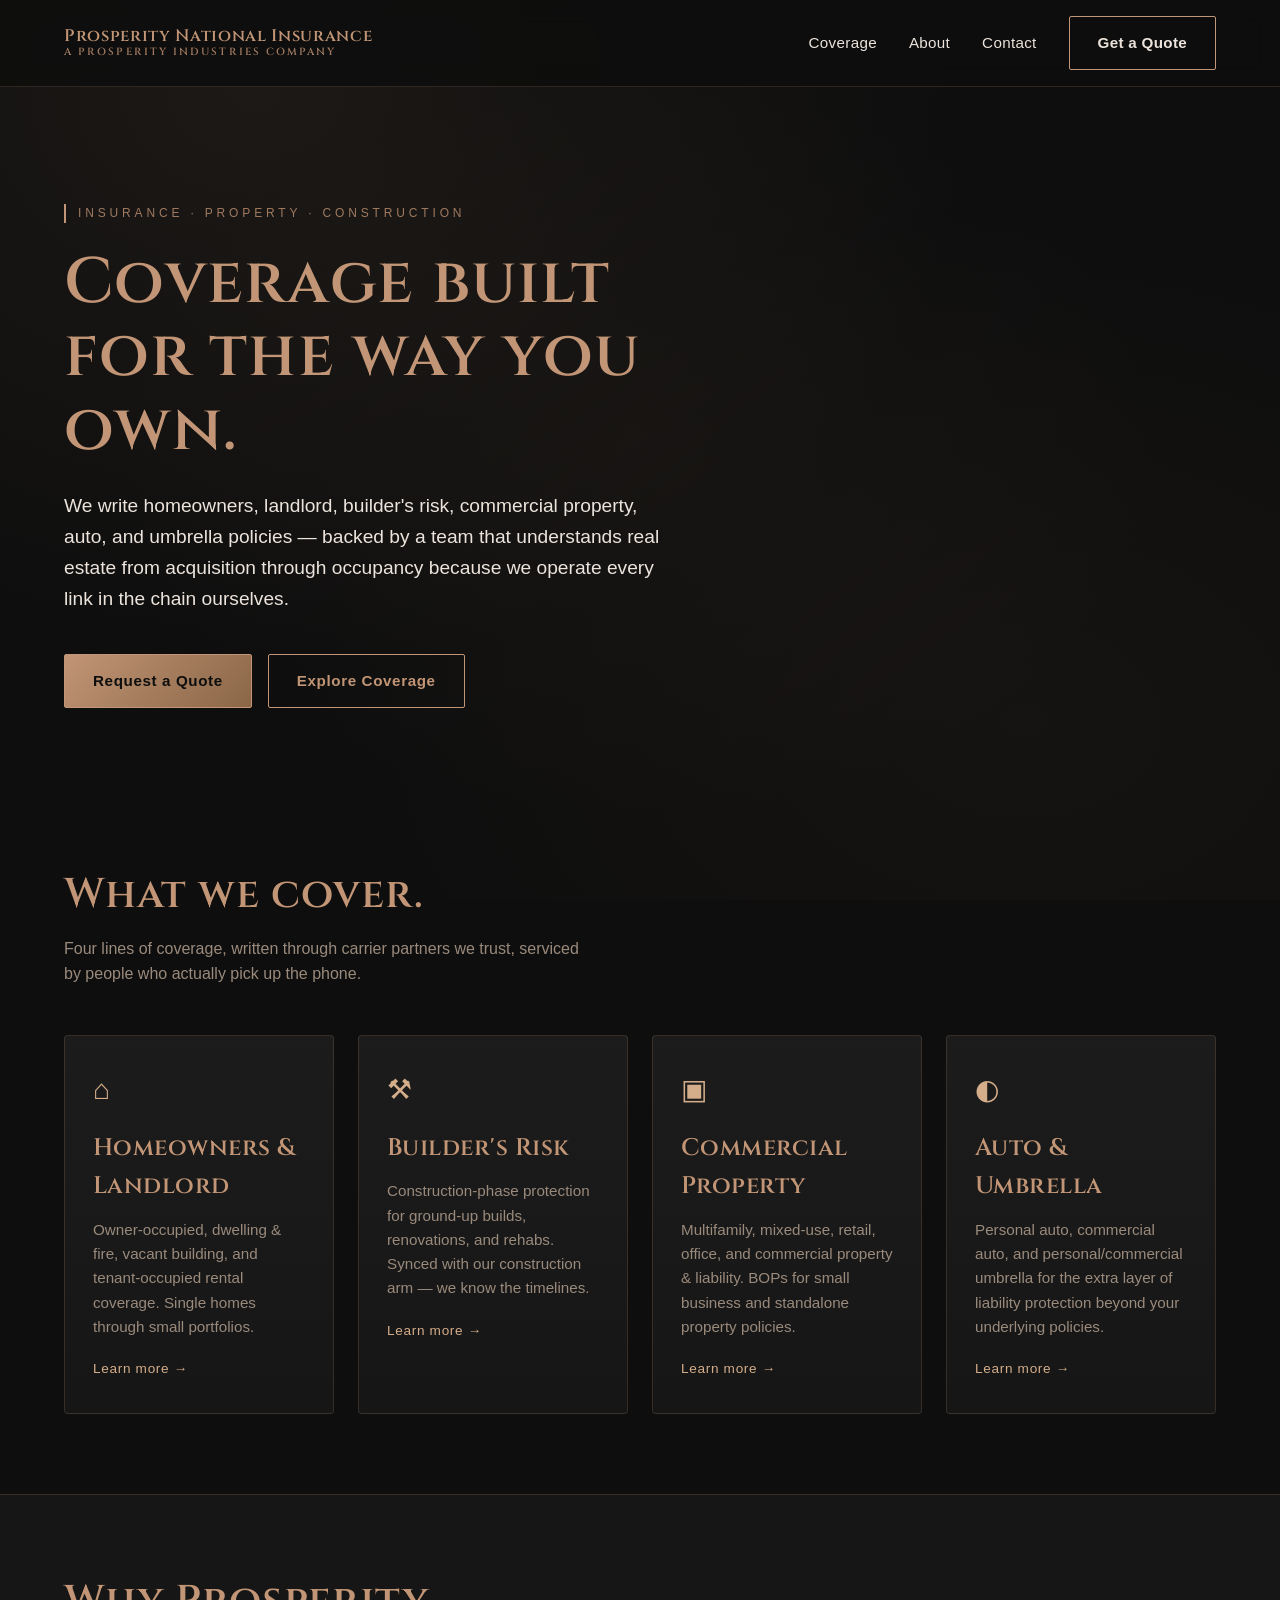
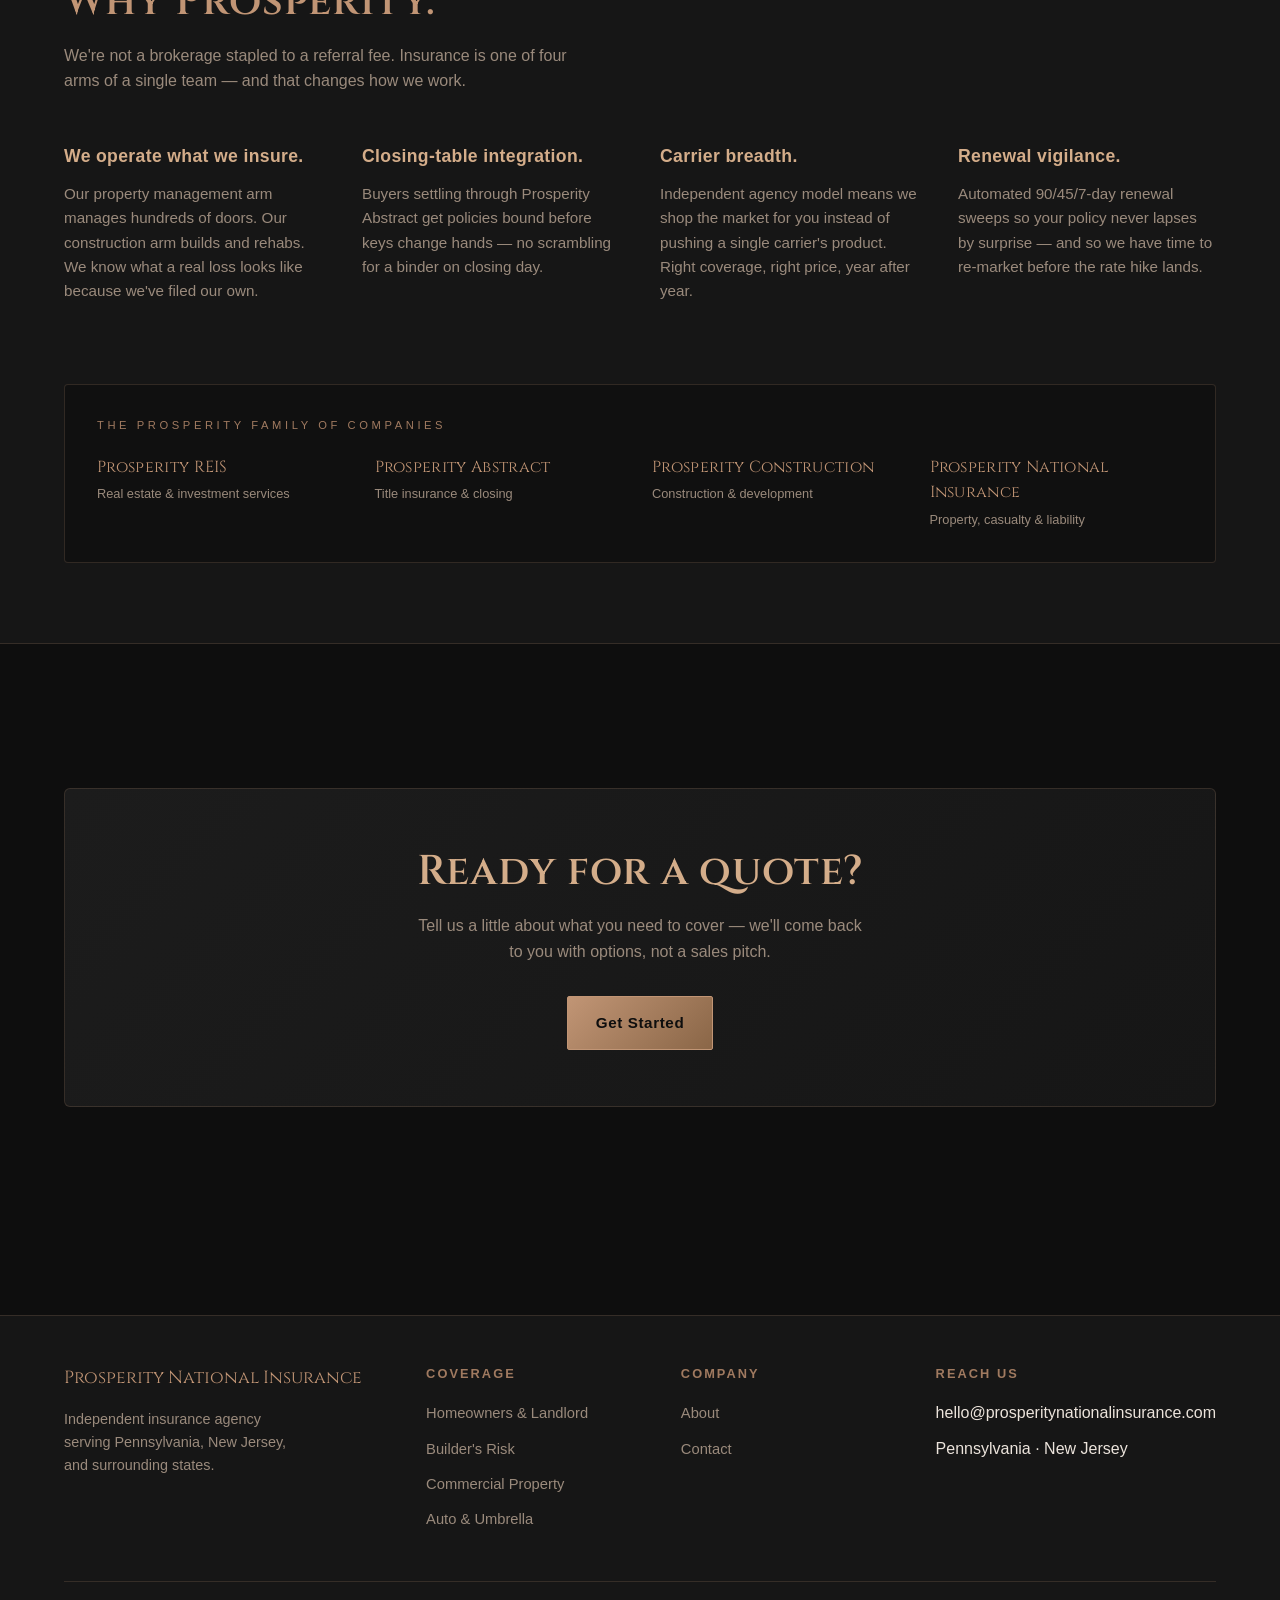
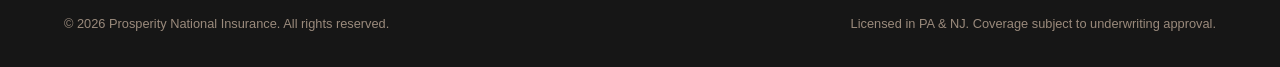
==== public/index.html @ dfb9aea8 "Restructure as Workers Static Assets project Cloudflare's unified Workers/Pages flow runs 'npx wrang" ====
<!DOCTYPE html>
<html lang="en">
<head>
  <meta charset="UTF-8">
  <meta name="viewport" content="width=device-width, initial-scale=1.0">
  <title>Prosperity National Insurance — Coverage for the Way You Own</title>
  <meta name="description" content="Homeowners, landlord, builder's risk, commercial, and auto/umbrella insurance from a vertically integrated team that knows real estate from the inside out.">
  <meta property="og:title" content="Prosperity National Insurance">
  <meta property="og:description" content="Coverage for the way you own — homeowners, landlord, builder's risk, commercial, auto, and umbrella.">
  <meta property="og:type" content="website">
  <link rel="stylesheet" href="/assets/css/style.css">
  <link rel="icon" type="image/png" href="https://lirp.cdn-website.com/56517cea/dms3rep/multi/opt/reis_polished_thick_darnened-1920w.png">
</head>
<body>

<header class="site-header">
  <div class="container">
    <a href="/" class="brand-mark">
      <span class="brand-text">
        Prosperity National Insurance
        <span class="tag">A Prosperity Industries Company</span>
      </span>
    </a>
    <nav class="primary">
      <a href="/coverage/homeowners.html">Coverage</a>
      <a href="/about.html">About</a>
      <a href="/contact.html">Contact</a>
      <a href="/contact.html" class="btn">Get a Quote</a>
    </nav>
  </div>
</header>

<section class="hero">
  <div class="container">
    <span class="eyebrow">Insurance · Property · Construction</span>
    <h1>Coverage built for the way you own.</h1>
    <p class="lede">
      We write homeowners, landlord, builder's risk, commercial property, auto, and umbrella policies — backed by a team that understands real estate from acquisition through occupancy because we operate every link in the chain ourselves.
    </p>
    <div class="cta-row">
      <a href="/contact.html" class="btn btn-primary">Request a Quote</a>
      <a href="/coverage/homeowners.html" class="btn">Explore Coverage</a>
    </div>
  </div>
</section>

<section id="coverage">
  <div class="container">
    <h2>What we cover.</h2>
    <p style="max-width: 60ch; color: var(--text-muted);">
      Four lines of coverage, written through carrier partners we trust, serviced by people who actually pick up the phone.
    </p>

    <div class="coverage-grid">
      <a href="/coverage/homeowners.html" class="coverage-card">
        <div class="icon">⌂</div>
        <h3>Homeowners &amp; Landlord</h3>
        <p>Owner-occupied, dwelling &amp; fire, vacant building, and tenant-occupied rental coverage. Single homes through small portfolios.</p>
        <span class="learn-more">Learn more →</span>
      </a>

      <a href="/coverage/builders-risk.html" class="coverage-card">
        <div class="icon">⚒</div>
        <h3>Builder's Risk</h3>
        <p>Construction-phase protection for ground-up builds, renovations, and rehabs. Synced with our construction arm — we know the timelines.</p>
        <span class="learn-more">Learn more →</span>
      </a>

      <a href="/coverage/commercial.html" class="coverage-card">
        <div class="icon">▣</div>
        <h3>Commercial Property</h3>
        <p>Multifamily, mixed-use, retail, office, and commercial property &amp; liability. BOPs for small business and standalone property policies.</p>
        <span class="learn-more">Learn more →</span>
      </a>

      <a href="/coverage/auto-umbrella.html" class="coverage-card">
        <div class="icon">◐</div>
        <h3>Auto &amp; Umbrella</h3>
        <p>Personal auto, commercial auto, and personal/commercial umbrella for the extra layer of liability protection beyond your underlying policies.</p>
        <span class="learn-more">Learn more →</span>
      </a>
    </div>
  </div>
</section>

<section class="why-us">
  <div class="container">
    <h2>Why Prosperity.</h2>
    <p style="max-width: 60ch; color: var(--text-muted);">
      We're not a brokerage stapled to a referral fee. Insurance is one of four arms of a single team — and that changes how we work.
    </p>

    <div class="why-grid">
      <div class="why-item">
        <h3>We operate what we insure.</h3>
        <p>Our property management arm manages hundreds of doors. Our construction arm builds and rehabs. We know what a real loss looks like because we've filed our own.</p>
      </div>
      <div class="why-item">
        <h3>Closing-table integration.</h3>
        <p>Buyers settling through Prosperity Abstract get policies bound before keys change hands — no scrambling for a binder on closing day.</p>
      </div>
      <div class="why-item">
        <h3>Carrier breadth.</h3>
        <p>Independent agency model means we shop the market for you instead of pushing a single carrier's product. Right coverage, right price, year after year.</p>
      </div>
      <div class="why-item">
        <h3>Renewal vigilance.</h3>
        <p>Automated 90/45/7-day renewal sweeps so your policy never lapses by surprise — and so we have time to re-market before the rate hike lands.</p>
      </div>
    </div>

    <div class="family-strip">
      <span class="label">The Prosperity Family of Companies</span>
      <div class="family-companies">
        <div class="company">
          Prosperity REIS
          <small>Real estate &amp; investment services</small>
        </div>
        <div class="company">
          Prosperity Abstract
          <small>Title insurance &amp; closing</small>
        </div>
        <div class="company">
          Prosperity Construction
          <small>Construction &amp; development</small>
        </div>
        <div class="company">
          Prosperity National Insurance
          <small>Property, casualty &amp; liability</small>
        </div>
      </div>
    </div>
  </div>
</section>

<section>
  <div class="container">
    <div class="cta-banner">
      <h2>Ready for a quote?</h2>
      <p>Tell us a little about what you need to cover — we'll come back to you with options, not a sales pitch.</p>
      <a href="/contact.html" class="btn btn-primary">Get Started</a>
    </div>
  </div>
</section>

<footer class="site-footer">
  <div class="container">
    <div class="footer-grid">
      <div>
        <div style="font-family: var(--font-display); color: var(--copper); font-size: 1.1rem; margin-bottom: 1rem;">
          Prosperity National Insurance
        </div>
        <p style="color: var(--text-muted); font-size: 0.9rem; max-width: 30ch;">
          Independent insurance agency serving Pennsylvania, New Jersey, and surrounding states.
        </p>
      </div>
      <div>
        <h4>Coverage</h4>
        <ul>
          <li><a href="/coverage/homeowners.html">Homeowners &amp; Landlord</a></li>
          <li><a href="/coverage/builders-risk.html">Builder's Risk</a></li>
          <li><a href="/coverage/commercial.html">Commercial Property</a></li>
          <li><a href="/coverage/auto-umbrella.html">Auto &amp; Umbrella</a></li>
        </ul>
      </div>
      <div>
        <h4>Company</h4>
        <ul>
          <li><a href="/about.html">About</a></li>
          <li><a href="/contact.html">Contact</a></li>
        </ul>
      </div>
      <div>
        <h4>Reach Us</h4>
        <ul>
          <li>hello@prosperitynationalinsurance.com</li>
          <li>Pennsylvania · New Jersey</li>
        </ul>
      </div>
    </div>
    <div class="footer-legal">
      <span>© <span id="year">2026</span> Prosperity National Insurance. All rights reserved.</span>
      <span>Licensed in PA &amp; NJ. Coverage subject to underwriting approval.</span>
    </div>
  </div>
</footer>

<script>document.getElementById('year').textContent = new Date().getFullYear();</script>

</body>
</html>
---- assets/css/style.css ----
/* =========================================================================
   Prosperity National Insurance — brand stylesheet
   Mirrors REIS dark-marble + copper aesthetic. No build step.
   ========================================================================= */

@import url('https://fonts.googleapis.com/css2?family=Cinzel:wght@400;600;700&display=swap');

:root {
  --copper:         #c19575;
  --copper-bright:  #d4ad8a;
  --copper-muted:   #a07a60;
  --copper-deep:    #8a6647;
  --bg-black:       #0e0e0e;
  --bg-panel:       #161616;
  --bg-card:        #1c1c1c;
  --border-soft:    rgba(193, 149, 117, 0.18);
  --border-strong:  rgba(193, 149, 117, 0.42);
  --text-primary:   #ece4dc;
  --text-muted:     #9a8a7c;
  --accent-green:   #68d391;
  --accent-red:     #fc8181;
  --font-display:   'Cinzel', 'Times New Roman', serif;
  --font-body:      -apple-system, BlinkMacSystemFont, 'Segoe UI', Roboto, sans-serif;
}

* { box-sizing: border-box; margin: 0; padding: 0; }

html { scroll-behavior: smooth; }

body {
  font-family: var(--font-body);
  background: var(--bg-black);
  color: var(--text-primary);
  line-height: 1.6;
  min-height: 100vh;
  background-image:
    radial-gradient(ellipse at 20% 10%, rgba(193, 149, 117, 0.08) 0%, transparent 50%),
    radial-gradient(ellipse at 80% 80%, rgba(138, 102, 71, 0.06) 0%, transparent 50%),
    radial-gradient(ellipse at 50% 50%, rgba(193, 149, 117, 0.03) 0%, transparent 60%);
  background-attachment: fixed;
}

h1, h2, h3, h4 {
  font-family: var(--font-display);
  font-weight: 600;
  letter-spacing: 0.02em;
  color: var(--copper);
}

h1 { font-size: clamp(2.4rem, 5vw, 4rem); line-height: 1.15; }
h2 { font-size: clamp(1.8rem, 3.5vw, 2.6rem); line-height: 1.25; margin-bottom: 1rem; }
h3 { font-size: clamp(1.25rem, 2vw, 1.5rem); margin-bottom: 0.75rem; color: var(--copper-bright); }

p { margin-bottom: 1rem; }

a {
  color: var(--copper-bright);
  text-decoration: none;
  transition: color 0.2s ease;
}
a:hover { color: var(--copper); }

/* ---------- Layout primitives ---------- */
.container {
  max-width: 1200px;
  margin: 0 auto;
  padding: 0 1.5rem;
}

section {
  padding: 5rem 0;
}

/* ---------- Header / Nav ---------- */
.site-header {
  position: sticky;
  top: 0;
  z-index: 50;
  background: rgba(14, 14, 14, 0.85);
  backdrop-filter: blur(12px);
  -webkit-backdrop-filter: blur(12px);
  border-bottom: 1px solid var(--border-soft);
}

.site-header .container {
  display: flex;
  align-items: center;
  justify-content: space-between;
  padding-top: 1rem;
  padding-bottom: 1rem;
}

.brand-mark {
  display: flex;
  align-items: center;
  gap: 0.75rem;
  color: var(--copper);
}

.brand-mark .brand-text {
  font-family: var(--font-display);
  font-weight: 600;
  font-size: 1.05rem;
  letter-spacing: 0.04em;
  line-height: 1.1;
}

.brand-mark .brand-text .tag {
  display: block;
  font-size: 0.65rem;
  letter-spacing: 0.2em;
  color: var(--copper-muted);
  text-transform: uppercase;
  margin-top: 2px;
}

.brand-mark img {
  height: 40px;
  width: auto;
}

nav.primary {
  display: flex;
  gap: 2rem;
  align-items: center;
}

nav.primary a {
  color: var(--text-primary);
  font-size: 0.95rem;
  letter-spacing: 0.02em;
}

nav.primary a:hover { color: var(--copper); }

.btn {
  display: inline-block;
  padding: 0.85rem 1.75rem;
  font-family: var(--font-body);
  font-weight: 600;
  font-size: 0.95rem;
  letter-spacing: 0.04em;
  border-radius: 2px;
  border: 1px solid var(--copper);
  cursor: pointer;
  transition: all 0.25s ease;
  text-decoration: none;
  background: transparent;
  color: var(--copper);
}

.btn:hover {
  background: var(--copper);
  color: var(--bg-black);
}

.btn-primary {
  background: linear-gradient(135deg, var(--copper) 0%, var(--copper-deep) 100%);
  color: var(--bg-black);
}

.btn-primary:hover {
  background: linear-gradient(135deg, var(--copper-bright) 0%, var(--copper) 100%);
  color: var(--bg-black);
}

/* ---------- Hero ---------- */
.hero {
  padding: 7rem 0 5rem;
  position: relative;
}

.hero .eyebrow {
  display: inline-block;
  font-size: 0.75rem;
  letter-spacing: 0.32em;
  text-transform: uppercase;
  color: var(--copper-muted);
  margin-bottom: 1.5rem;
  border-left: 2px solid var(--copper);
  padding-left: 0.75rem;
}

.hero h1 {
  max-width: 16ch;
  margin-bottom: 1.5rem;
}

.hero p.lede {
  font-size: 1.2rem;
  max-width: 56ch;
  color: var(--text-primary);
  margin-bottom: 2.5rem;
}

.hero .cta-row {
  display: flex;
  gap: 1rem;
  flex-wrap: wrap;
}

/* ---------- Coverage grid ---------- */
.coverage-grid {
  display: grid;
  grid-template-columns: repeat(auto-fit, minmax(260px, 1fr));
  gap: 1.5rem;
  margin-top: 3rem;
}

.coverage-card {
  background: linear-gradient(180deg, var(--bg-card) 0%, var(--bg-panel) 100%);
  border: 1px solid var(--border-soft);
  border-radius: 4px;
  padding: 2rem 1.75rem;
  transition: all 0.3s ease;
  position: relative;
  overflow: hidden;
}

.coverage-card::before {
  content: '';
  position: absolute;
  top: 0;
  left: 0;
  right: 0;
  height: 2px;
  background: linear-gradient(90deg, transparent, var(--copper), transparent);
  opacity: 0;
  transition: opacity 0.3s ease;
}

.coverage-card:hover {
  border-color: var(--border-strong);
  transform: translateY(-4px);
}

.coverage-card:hover::before { opacity: 1; }

.coverage-card .icon {
  font-size: 1.75rem;
  color: var(--copper-bright);
  margin-bottom: 1rem;
}

.coverage-card h3 {
  color: var(--copper);
  margin-bottom: 0.75rem;
}

.coverage-card p {
  color: var(--text-muted);
  font-size: 0.95rem;
  margin-bottom: 1rem;
}

.coverage-card .learn-more {
  font-size: 0.85rem;
  letter-spacing: 0.05em;
  color: var(--copper-bright);
}

/* ---------- Why-us section ---------- */
.why-us {
  background: var(--bg-panel);
  border-top: 1px solid var(--border-soft);
  border-bottom: 1px solid var(--border-soft);
}

.why-grid {
  display: grid;
  grid-template-columns: repeat(auto-fit, minmax(240px, 1fr));
  gap: 2.5rem;
  margin-top: 3rem;
}

.why-item h3 {
  color: var(--copper-bright);
  margin-bottom: 0.75rem;
  font-family: var(--font-body);
  font-weight: 600;
  font-size: 1.1rem;
  letter-spacing: 0.02em;
}

.why-item p {
  color: var(--text-muted);
  font-size: 0.95rem;
}

.family-strip {
  margin-top: 4rem;
  padding: 2rem;
  border: 1px solid var(--border-soft);
  border-radius: 4px;
  background: rgba(14, 14, 14, 0.6);
}

.family-strip .label {
  font-size: 0.7rem;
  letter-spacing: 0.32em;
  text-transform: uppercase;
  color: var(--copper-muted);
  margin-bottom: 1.25rem;
  display: block;
}

.family-companies {
  display: grid;
  grid-template-columns: repeat(auto-fit, minmax(180px, 1fr));
  gap: 1.5rem;
}

.family-companies .company {
  font-family: var(--font-display);
  color: var(--copper);
  font-size: 1rem;
  letter-spacing: 0.02em;
}

.family-companies .company small {
  display: block;
  font-family: var(--font-body);
  color: var(--text-muted);
  font-size: 0.8rem;
  margin-top: 0.25rem;
  letter-spacing: 0;
}

/* ---------- CTA banner ---------- */
.cta-banner {
  background: linear-gradient(135deg, var(--bg-card) 0%, var(--bg-panel) 100%);
  border: 1px solid var(--border-soft);
  border-radius: 6px;
  padding: 3.5rem 2.5rem;
  text-align: center;
  margin: 4rem 0;
}

.cta-banner h2 {
  color: var(--copper-bright);
  margin-bottom: 1rem;
}

.cta-banner p {
  max-width: 50ch;
  margin: 0 auto 2rem;
  color: var(--text-muted);
}

/* ---------- Contact form ---------- */
.contact-shell {
  display: grid;
  grid-template-columns: 1.2fr 1fr;
  gap: 4rem;
  align-items: start;
}

@media (max-width: 768px) {
  .contact-shell { grid-template-columns: 1fr; gap: 2.5rem; }
}

.contact-form {
  background: var(--bg-card);
  border: 1px solid var(--border-soft);
  border-radius: 6px;
  padding: 2.5rem;
}

.contact-form .field { margin-bottom: 1.25rem; }

.contact-form label {
  display: block;
  font-size: 0.8rem;
  letter-spacing: 0.12em;
  text-transform: uppercase;
  color: var(--copper-muted);
  margin-bottom: 0.5rem;
}

.contact-form input,
.contact-form select,
.contact-form textarea {
  width: 100%;
  padding: 0.75rem 1rem;
  background: var(--bg-black);
  border: 1px solid var(--border-soft);
  border-radius: 3px;
  color: var(--text-primary);
  font-family: var(--font-body);
  font-size: 1rem;
  transition: border-color 0.2s ease;
}

.contact-form input:focus,
.contact-form select:focus,
.contact-form textarea:focus {
  outline: none;
  border-color: var(--copper);
}

.contact-form textarea { min-height: 120px; resize: vertical; }

.contact-form .row {
  display: grid;
  grid-template-columns: 1fr 1fr;
  gap: 1rem;
}

@media (max-width: 480px) {
  .contact-form .row { grid-template-columns: 1fr; }
}

.contact-form button[type="submit"] {
  width: 100%;
  margin-top: 0.5rem;
}

.form-status {
  margin-top: 1rem;
  padding: 0.85rem 1rem;
  border-radius: 3px;
  font-size: 0.9rem;
  display: none;
}

.form-status.success {
  display: block;
  background: rgba(104, 211, 145, 0.1);
  border: 1px solid rgba(104, 211, 145, 0.4);
  color: var(--accent-green);
}

.form-status.error {
  display: block;
  background: rgba(252, 129, 129, 0.1);
  border: 1px solid rgba(252, 129, 129, 0.4);
  color: var(--accent-red);
}

.contact-side h3 {
  color: var(--copper);
  margin-bottom: 1.5rem;
}

.contact-side .info-block {
  margin-bottom: 2rem;
  padding-bottom: 2rem;
  border-bottom: 1px solid var(--border-soft);
}
.contact-side .info-block:last-child { border-bottom: none; }

.contact-side .label {
  font-size: 0.7rem;
  letter-spacing: 0.18em;
  text-transform: uppercase;
  color: var(--copper-muted);
  margin-bottom: 0.5rem;
}

.contact-side .value {
  font-size: 1.05rem;
  color: var(--text-primary);
}

/* ---------- Footer ---------- */
.site-footer {
  background: var(--bg-panel);
  border-top: 1px solid var(--border-soft);
  padding: 3rem 0 2rem;
  margin-top: 4rem;
}

.footer-grid {
  display: grid;
  grid-template-columns: 1.5fr 1fr 1fr 1fr;
  gap: 2.5rem;
  margin-bottom: 2.5rem;
}

@media (max-width: 768px) {
  .footer-grid { grid-template-columns: 1fr 1fr; }
}

.footer-grid h4 {
  font-family: var(--font-body);
  font-size: 0.8rem;
  letter-spacing: 0.16em;
  text-transform: uppercase;
  color: var(--copper-muted);
  margin-bottom: 1rem;
}

.footer-grid ul { list-style: none; }
.footer-grid li { margin-bottom: 0.6rem; }
.footer-grid a { color: var(--text-muted); font-size: 0.92rem; }
.footer-grid a:hover { color: var(--copper-bright); }

.footer-legal {
  border-top: 1px solid var(--border-soft);
  padding-top: 2rem;
  display: flex;
  justify-content: space-between;
  flex-wrap: wrap;
  gap: 1rem;
  font-size: 0.8rem;
  color: var(--text-muted);
}

/* ---------- Coverage detail page ---------- */
.coverage-detail .page-header {
  padding: 6rem 0 3rem;
  border-bottom: 1px solid var(--border-soft);
}

.coverage-detail .page-header .eyebrow {
  display: inline-block;
  font-size: 0.7rem;
  letter-spacing: 0.32em;
  text-transform: uppercase;
  color: var(--copper-muted);
  margin-bottom: 1rem;
}

.coverage-detail .content {
  display: grid;
  grid-template-columns: 1.8fr 1fr;
  gap: 4rem;
  padding: 4rem 0;
}

@media (max-width: 900px) {
  .coverage-detail .content { grid-template-columns: 1fr; gap: 2.5rem; }
}

.coverage-detail .content p { margin-bottom: 1.25rem; color: var(--text-primary); }

.coverage-detail .content h3 { margin-top: 2rem; }
.coverage-detail .content h3:first-child { margin-top: 0; }

.coverage-detail .sidebar {
  background: var(--bg-card);
  border: 1px solid var(--border-soft);
  border-radius: 6px;
  padding: 2rem;
  position: sticky;
  top: 6rem;
  align-self: start;
}

.coverage-detail .sidebar h4 {
  font-family: var(--font-display);
  color: var(--copper);
  margin-bottom: 1rem;
  font-size: 1.15rem;
}

.coverage-detail .sidebar ul { list-style: none; }
.coverage-detail .sidebar li {
  padding: 0.5rem 0;
  border-bottom: 1px solid var(--border-soft);
  color: var(--text-primary);
  font-size: 0.95rem;
}
.coverage-detail .sidebar li:last-child { border-bottom: none; }
.coverage-detail .sidebar li::before { content: '◆ '; color: var(--copper); margin-right: 0.4rem; }
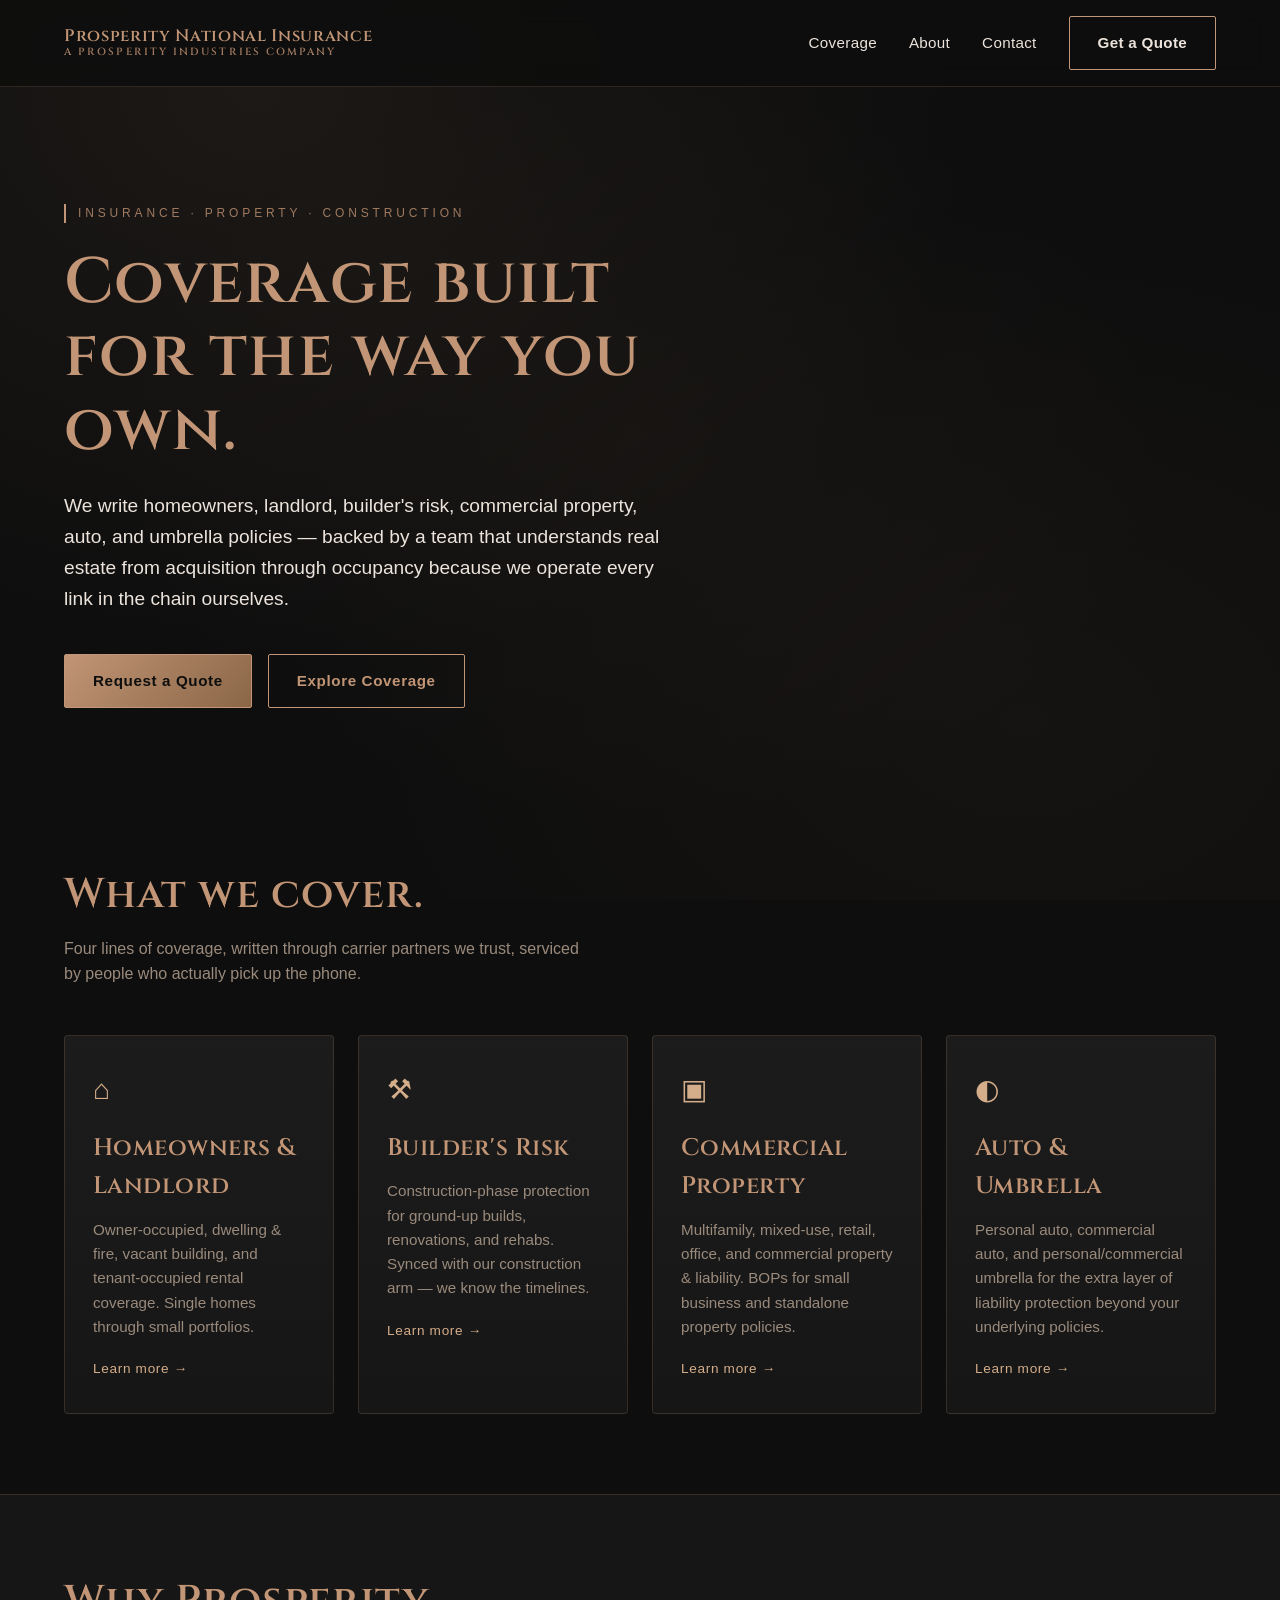
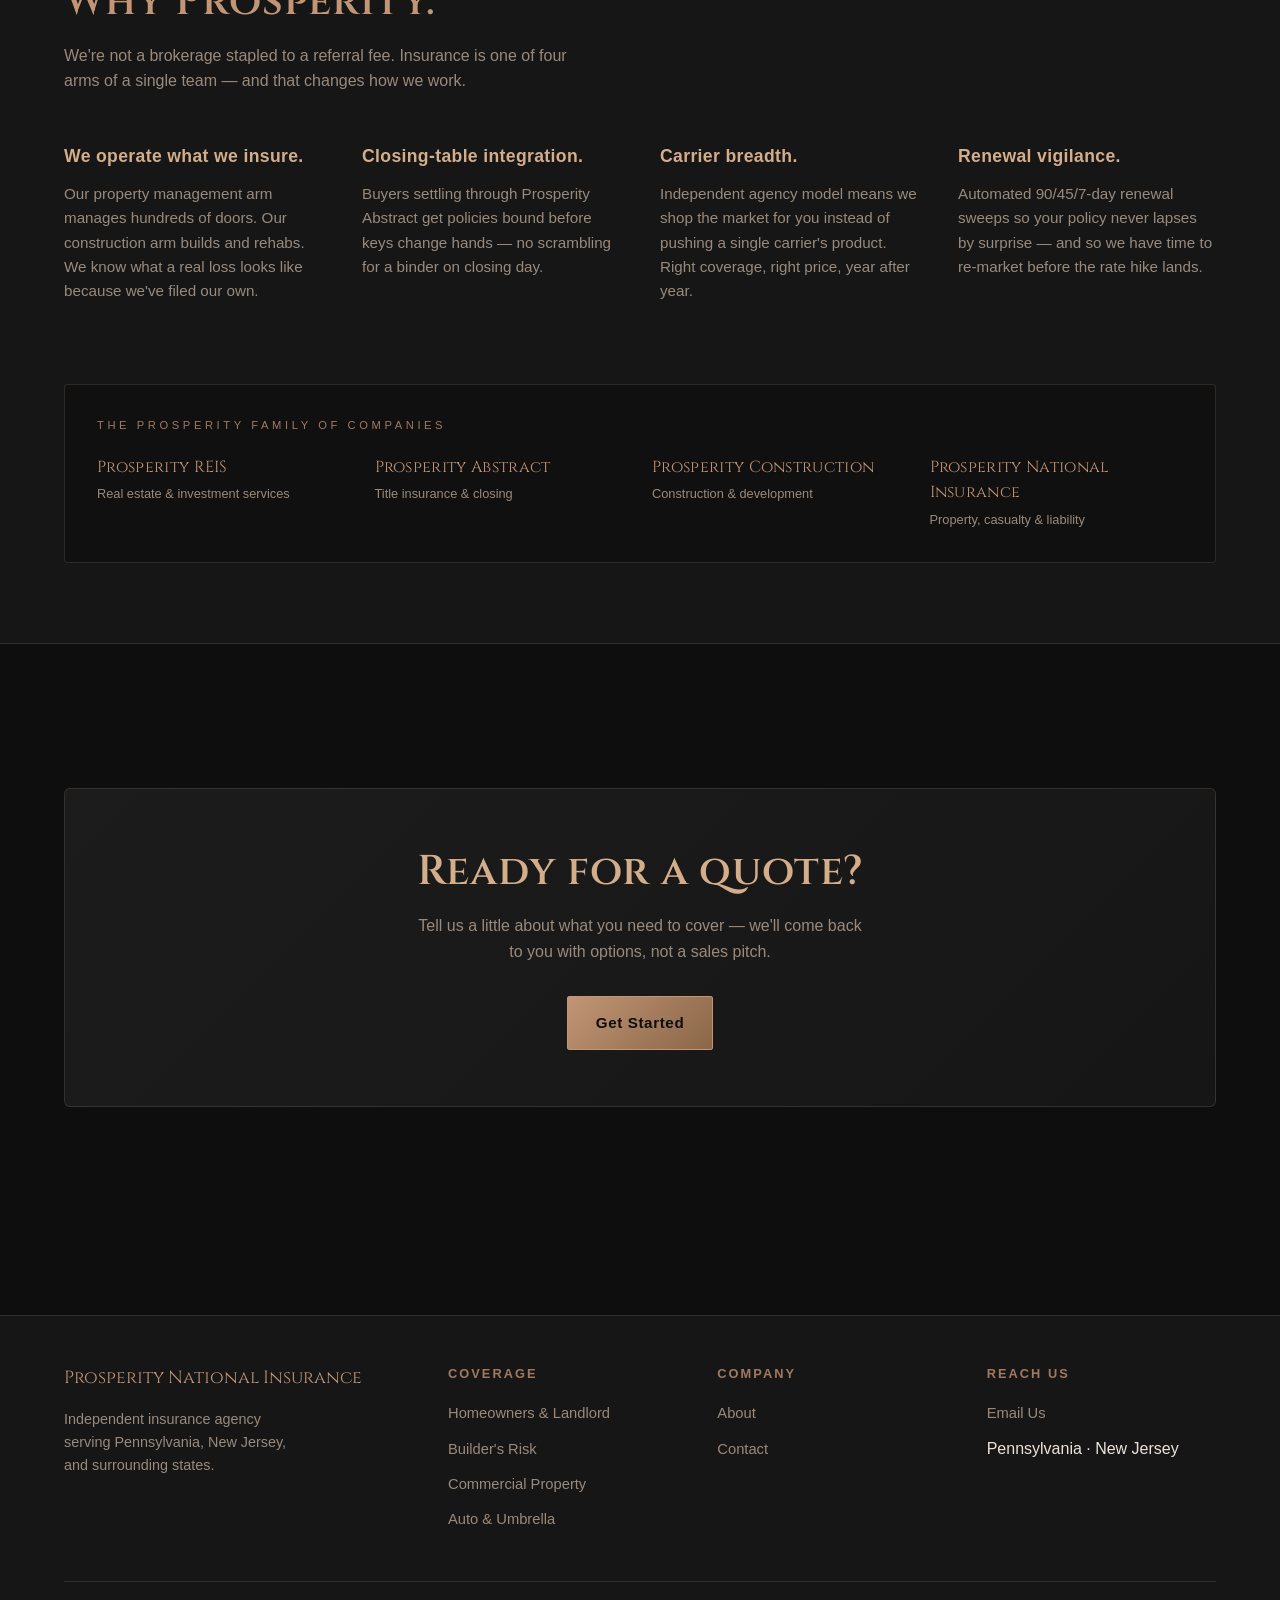
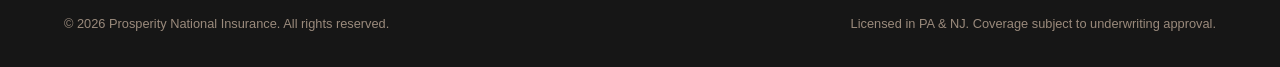
==== commit c44d4194: "feat(contact): replace displayed hello@ with Email Us button -> SendGrid inbox subdomain - Swap the " ====
--- a/public/index.html
+++ b/public/index.html
@@ -22,10 +22,10 @@
       </span>
     </a>
     <nav class="primary">
-      <a href="/coverage/homeowners.html">Coverage</a>
-      <a href="/about.html">About</a>
-      <a href="/contact.html">Contact</a>
-      <a href="/contact.html" class="btn">Get a Quote</a>
+      <a href="/coverage/homeowners">Coverage</a>
+      <a href="/about">About</a>
+      <a href="/contact">Contact</a>
+      <a href="/contact" class="btn">Get a Quote</a>
     </nav>
   </div>
 </header>
@@ -38,8 +38,8 @@
       We write homeowners, landlord, builder's risk, commercial property, auto, and umbrella policies — backed by a team that understands real estate from acquisition through occupancy because we operate every link in the chain ourselves.
     </p>
     <div class="cta-row">
-      <a href="/contact.html" class="btn btn-primary">Request a Quote</a>
-      <a href="/coverage/homeowners.html" class="btn">Explore Coverage</a>
+      <a href="/contact" class="btn btn-primary">Request a Quote</a>
+      <a href="/coverage/homeowners" class="btn">Explore Coverage</a>
     </div>
   </div>
 </section>
@@ -52,28 +52,28 @@
     </p>
 
     <div class="coverage-grid">
-      <a href="/coverage/homeowners.html" class="coverage-card">
+      <a href="/coverage/homeowners" class="coverage-card">
         <div class="icon">⌂</div>
         <h3>Homeowners &amp; Landlord</h3>
         <p>Owner-occupied, dwelling &amp; fire, vacant building, and tenant-occupied rental coverage. Single homes through small portfolios.</p>
         <span class="learn-more">Learn more →</span>
       </a>
 
-      <a href="/coverage/builders-risk.html" class="coverage-card">
+      <a href="/coverage/builders-risk" class="coverage-card">
         <div class="icon">⚒</div>
         <h3>Builder's Risk</h3>
         <p>Construction-phase protection for ground-up builds, renovations, and rehabs. Synced with our construction arm — we know the timelines.</p>
         <span class="learn-more">Learn more →</span>
       </a>
 
-      <a href="/coverage/commercial.html" class="coverage-card">
+      <a href="/coverage/commercial" class="coverage-card">
         <div class="icon">▣</div>
         <h3>Commercial Property</h3>
         <p>Multifamily, mixed-use, retail, office, and commercial property &amp; liability. BOPs for small business and standalone property policies.</p>
         <span class="learn-more">Learn more →</span>
       </a>
 
-      <a href="/coverage/auto-umbrella.html" class="coverage-card">
+      <a href="/coverage/auto-umbrella" class="coverage-card">
         <div class="icon">◐</div>
         <h3>Auto &amp; Umbrella</h3>
         <p>Personal auto, commercial auto, and personal/commercial umbrella for the extra layer of liability protection beyond your underlying policies.</p>
@@ -138,7 +138,7 @@
     <div class="cta-banner">
       <h2>Ready for a quote?</h2>
       <p>Tell us a little about what you need to cover — we'll come back to you with options, not a sales pitch.</p>
-      <a href="/contact.html" class="btn btn-primary">Get Started</a>
+      <a href="/contact" class="btn btn-primary">Get Started</a>
     </div>
   </div>
 </section>
@@ -157,23 +157,23 @@
       <div>
         <h4>Coverage</h4>
         <ul>
-          <li><a href="/coverage/homeowners.html">Homeowners &amp; Landlord</a></li>
-          <li><a href="/coverage/builders-risk.html">Builder's Risk</a></li>
-          <li><a href="/coverage/commercial.html">Commercial Property</a></li>
-          <li><a href="/coverage/auto-umbrella.html">Auto &amp; Umbrella</a></li>
+          <li><a href="/coverage/homeowners">Homeowners &amp; Landlord</a></li>
+          <li><a href="/coverage/builders-risk">Builder's Risk</a></li>
+          <li><a href="/coverage/commercial">Commercial Property</a></li>
+          <li><a href="/coverage/auto-umbrella">Auto &amp; Umbrella</a></li>
         </ul>
       </div>
       <div>
         <h4>Company</h4>
         <ul>
-          <li><a href="/about.html">About</a></li>
-          <li><a href="/contact.html">Contact</a></li>
+          <li><a href="/about">About</a></li>
+          <li><a href="/contact">Contact</a></li>
         </ul>
       </div>
       <div>
         <h4>Reach Us</h4>
         <ul>
-          <li>hello@prosperitynationalinsurance.com</li>
+          <li><a href="mailto:quote@inbox.prosperitynationalinsurance.com?subject=Insurance%20Quote%20Request">Email Us</a></li>
           <li>Pennsylvania · New Jersey</li>
         </ul>
       </div>
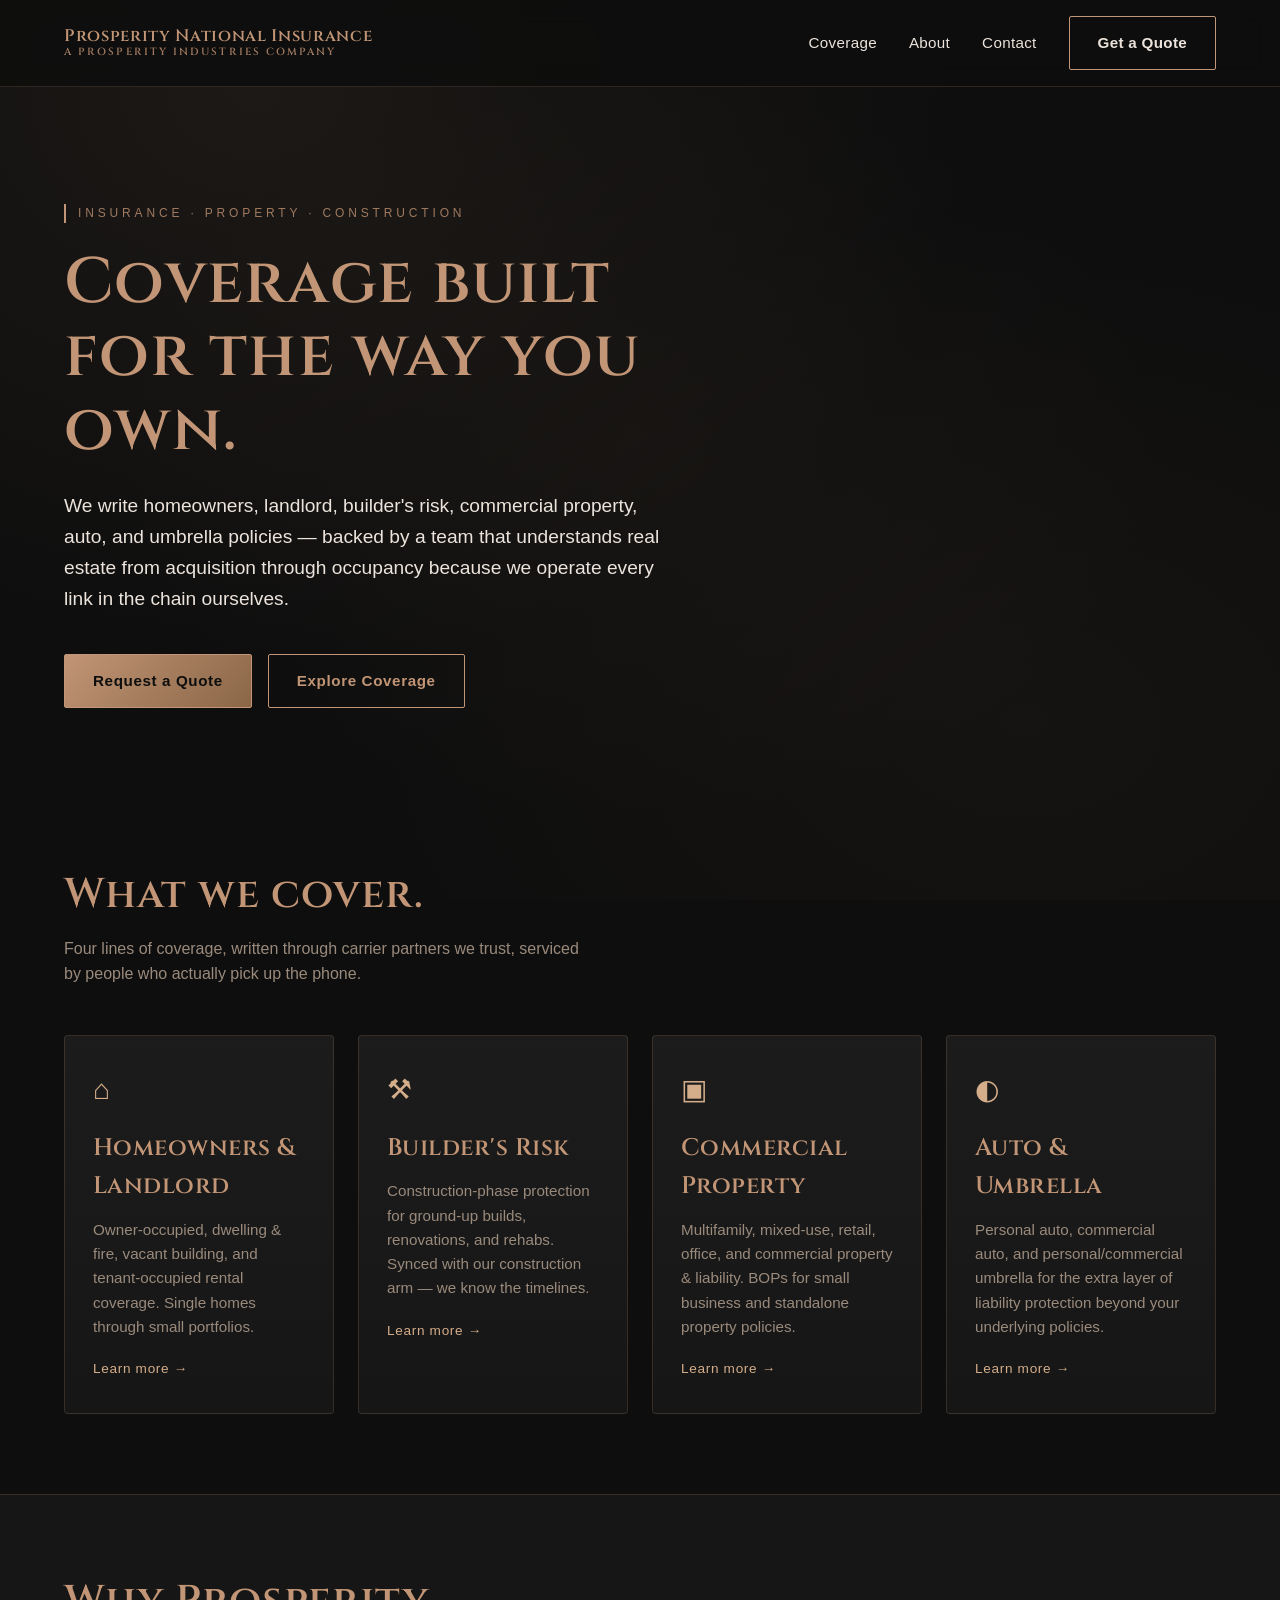
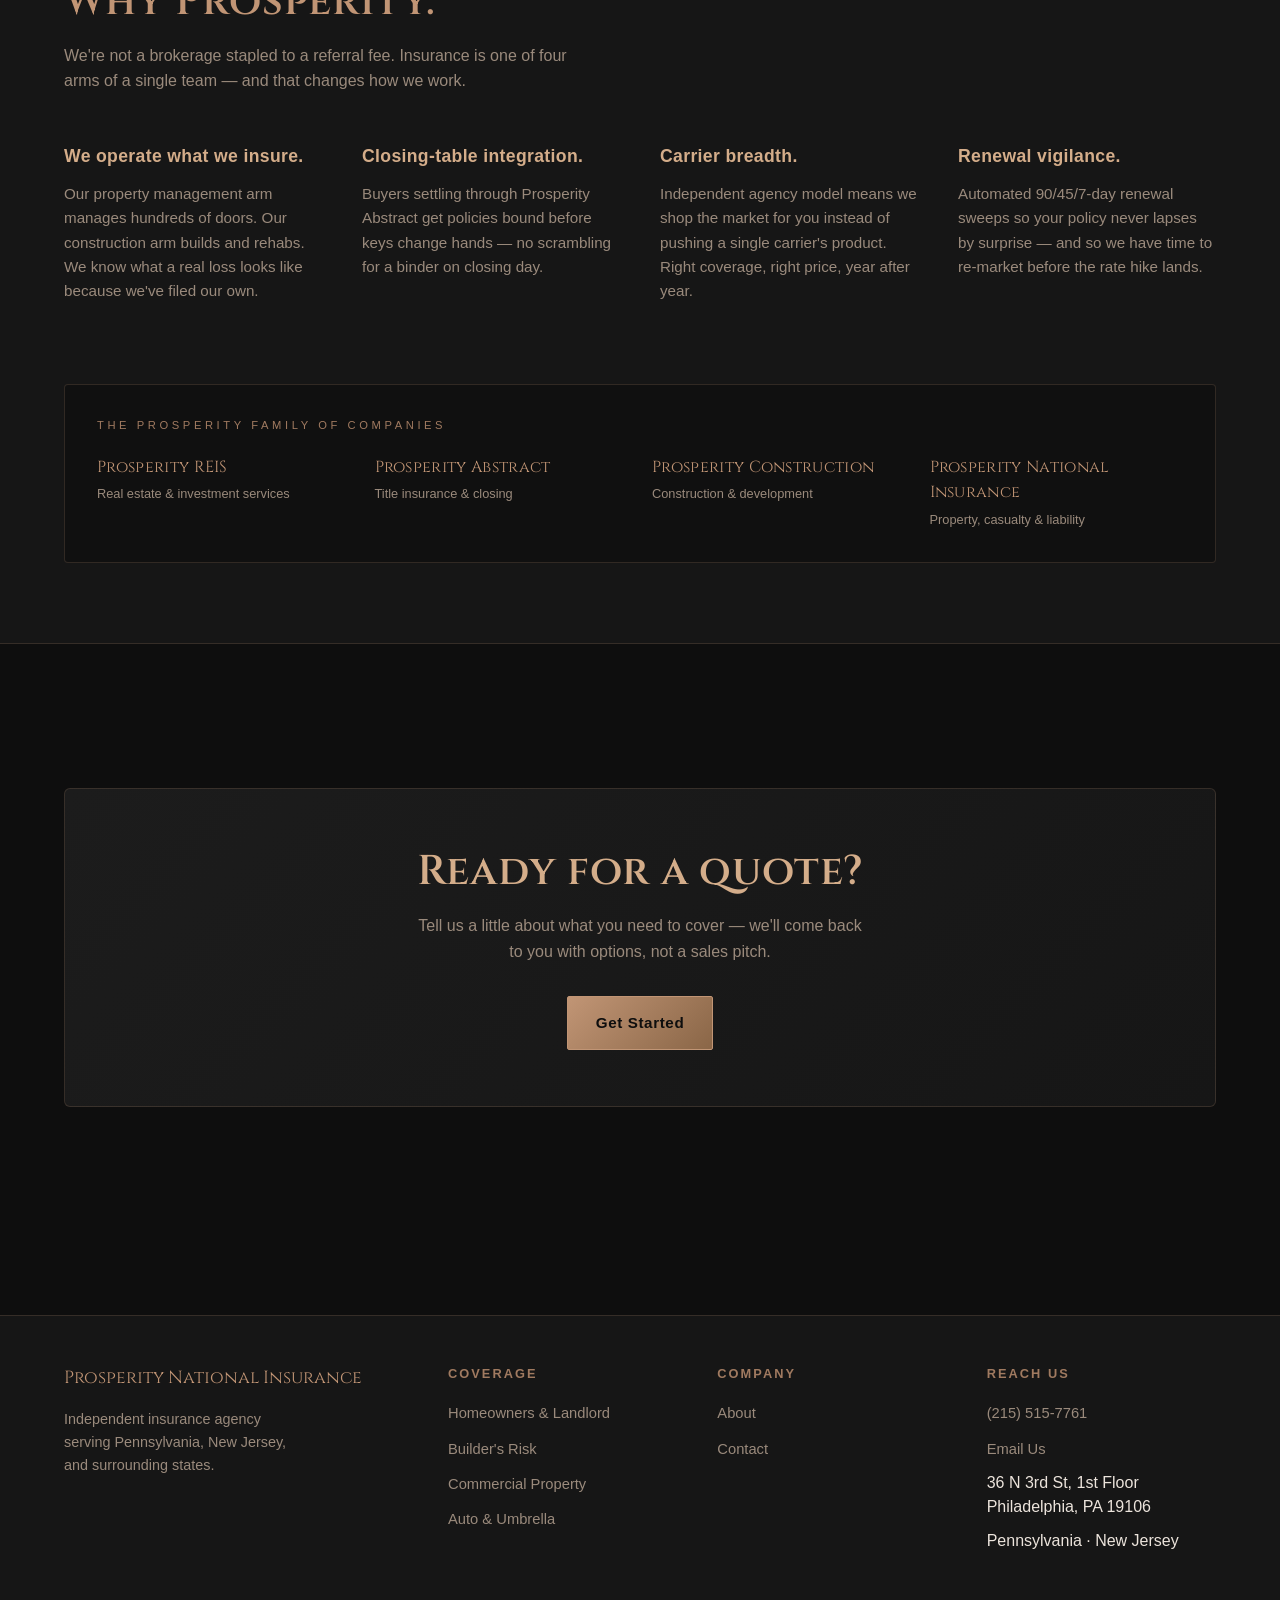
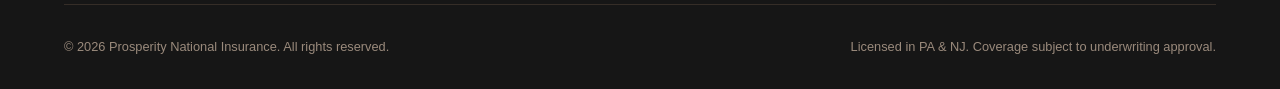
==== commit a44c6458: "feat(contact): surface phone + office address as visible content - Click-to-call (215) 515-7761 in c" ====
--- a/public/index.html
+++ b/public/index.html
@@ -10,6 +10,105 @@
   <meta property="og:type" content="website">
   <link rel="stylesheet" href="/assets/css/style.css">
   <link rel="icon" type="image/png" href="https://lirp.cdn-website.com/56517cea/dms3rep/multi/opt/reis_polished_thick_darnened-1920w.png">
+  <!-- SEO: canonical, Open Graph, Twitter, structured data (added 2026-05-23) -->
+  <link rel="canonical" href="https://prosperitynationalinsurance.com/">
+  <meta property="og:site_name" content="Prosperity National Insurance">
+  <meta property="og:url" content="https://prosperitynationalinsurance.com/">
+  <meta property="og:image" content="https://prosperitynationalinsurance.com/assets/img/og-card.png">
+  <meta property="og:image:width" content="1200">
+  <meta property="og:image:height" content="630">
+  <meta property="og:image:alt" content="Prosperity National Insurance — Coverage for the way you own.">
+  <meta property="og:locale" content="en_US">
+  <meta name="twitter:card" content="summary_large_image">
+  <meta name="twitter:title" content="Prosperity National Insurance">
+  <meta name="twitter:description" content="Coverage for the way you own — homeowners, landlord, builder&#x27;s risk, commercial, auto, and umbrella.">
+  <meta name="twitter:image" content="https://prosperitynationalinsurance.com/assets/img/og-card.png">
+  <meta name="twitter:image:alt" content="Prosperity National Insurance — Coverage for the way you own.">
+  <script type="application/ld+json">
+    {
+    "@context": "https://schema.org",
+    "@type": "InsuranceAgency",
+    "@id": "https://prosperitynationalinsurance.com/#organization",
+    "name": "Prosperity National Insurance",
+    "url": "https://prosperitynationalinsurance.com/",
+    "logo": "https://lirp.cdn-website.com/56517cea/dms3rep/multi/opt/reis_polished_thick_darnened-1920w.png",
+    "image": "https://prosperitynationalinsurance.com/assets/img/og-card.png",
+    "email": "quote@inbox.prosperitynationalinsurance.com",
+    "telephone": "+1-215-515-7761",
+    "address": {
+      "@type": "PostalAddress",
+      "streetAddress": "36 N 3rd St, 1st Floor",
+      "addressLocality": "Philadelphia",
+      "addressRegion": "PA",
+      "postalCode": "19106",
+      "addressCountry": "US"
+    },
+    "description": "Prosperity National Insurance provides homeowners, landlord, builder's risk, commercial property, and auto & umbrella insurance across Pennsylvania and New Jersey — from a vertically integrated team that owns and operates real estate every day.",
+    "slogan": "Coverage for the way you own.",
+    "areaServed": [
+      {
+        "@type": "State",
+        "name": "Pennsylvania"
+      },
+      {
+        "@type": "State",
+        "name": "New Jersey"
+      }
+    ],
+    "knowsAbout": [
+      "Homeowners insurance",
+      "Landlord insurance",
+      "Dwelling & fire insurance",
+      "Builder's risk insurance",
+      "Commercial property insurance",
+      "Business owner's policy",
+      "Auto insurance",
+      "Umbrella insurance"
+    ],
+    "parentOrganization": {
+      "@type": "Organization",
+      "name": "Prosperity Industries"
+    },
+    "hasOfferCatalog": {
+      "@type": "OfferCatalog",
+      "name": "Insurance Coverage",
+      "itemListElement": [
+        {
+          "@type": "Offer",
+          "itemOffered": {
+            "@type": "Service",
+            "name": "Homeowners & Landlord Insurance",
+            "url": "https://prosperitynationalinsurance.com/coverage/homeowners"
+          }
+        },
+        {
+          "@type": "Offer",
+          "itemOffered": {
+            "@type": "Service",
+            "name": "Builder's Risk Insurance",
+            "url": "https://prosperitynationalinsurance.com/coverage/builders-risk"
+          }
+        },
+        {
+          "@type": "Offer",
+          "itemOffered": {
+            "@type": "Service",
+            "name": "Commercial Property Insurance",
+            "url": "https://prosperitynationalinsurance.com/coverage/commercial"
+          }
+        },
+        {
+          "@type": "Offer",
+          "itemOffered": {
+            "@type": "Service",
+            "name": "Auto & Umbrella Insurance",
+            "url": "https://prosperitynationalinsurance.com/coverage/auto-umbrella"
+          }
+        }
+      ]
+    }
+  }
+  </script>
 </head>
 <body>
 
@@ -173,7 +272,9 @@
       <div>
         <h4>Reach Us</h4>
         <ul>
+          <li><a href="tel:+12155157761">(215) 515-7761</a></li>
           <li><a href="mailto:quote@inbox.prosperitynationalinsurance.com?subject=Insurance%20Quote%20Request">Email Us</a></li>
+          <li style="line-height:1.5;">36 N 3rd St, 1st Floor<br>Philadelphia, PA 19106</li>
           <li>Pennsylvania · New Jersey</li>
         </ul>
       </div>
